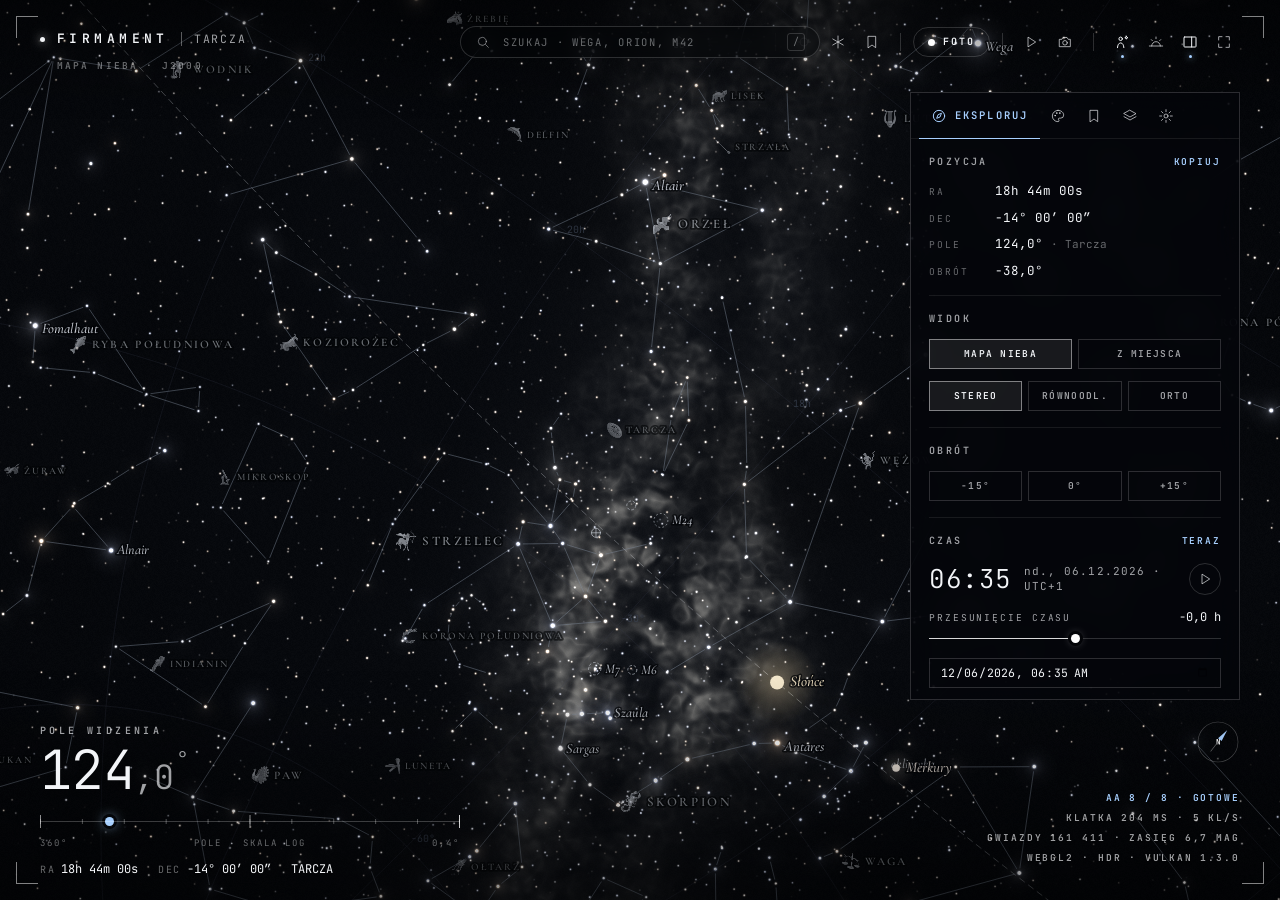
==== src/index.html @ 1aa353bb "Firmament 1.0" ====
<!doctype html>
<html lang="pl">
<head>
<meta charset="utf-8">
<meta name="viewport" content="width=device-width, initial-scale=1, viewport-fit=cover">
<!-- build:head -->
<title>Firmament</title>
<meta name="claude:viewport-fit-sides" content="cover">
<link rel="preconnect" href="https://fonts.googleapis.com">
<link rel="preconnect" href="https://fonts.gstatic.com" crossorigin>
<link rel="stylesheet" href="https://fonts.googleapis.com/css2?family=Barlow+Semi+Condensed:wght@400;500&family=Cormorant+Garamond:ital,wght@0,500;0,600;1,500&family=JetBrains+Mono:wght@300;400;500;600&display=swap">
<link rel="stylesheet" href="styles.css">
<!-- /build:head -->
</head>
<body>
<!-- build:body -->
<div id="app">
  <main id="stage">
    <canvas id="gl"></canvas>
    <canvas id="ov" tabindex="0" aria-label="Mapa nieba. Przeciągnij, aby przesuwać; kółkiem myszy przybliżaj."></canvas>
    <div class="scrim top"></div><div class="scrim bot"></div>
    <div id="crop" hidden></div>
    <div id="flash"></div>
  </main>
  <div class="corner tl"></div><div class="corner tr"></div><div class="corner bl"></div><div class="corner br"></div>

  <div id="brand" class="chrome">
    <div class="brand-line"><span class="brand-dot"></span><span class="brand-name">FIRMAMENT</span><span class="brand-sep"></span><span class="brand-ctx" id="ctx">—</span></div>
    <div class="status idle" id="status"><span id="status-t">Gotowe</span><span class="status-bar"><i></i></span></div>
  </div>

  <div id="search" class="chrome">
    <label class="pill"><i data-ic="search"></i><input id="q" type="search" autocomplete="off" spellcheck="false" placeholder="Szukaj · Wega, Orion, M42" aria-label="Szukaj obiektu"><kbd>/</kbd></label>
    <div id="q-res" class="card" hidden></div>
  </div>

  <nav id="tools" class="chrome" aria-label="Narzędzia">
    <button class="tb" id="b-home" title="Widok startowy (H)" aria-label="Widok startowy"><i data-ic="home"></i></button>
    <button class="tb t-hist" id="b-back" title="Poprzedni widok" aria-label="Poprzedni widok"><i data-ic="back"></i></button>
    <button class="tb t-hist" id="b-fwd" title="Następny widok" aria-label="Następny widok"><i data-ic="fwd"></i></button>
    <span class="tsep t-misc"></span>
    <button class="tb t-misc" id="b-cross" title="Celownik" aria-label="Celownik"><i data-ic="cross"></i></button>
    <button class="tb t-misc" id="b-tour" title="Wycieczka po niebie (T)" aria-label="Wycieczka po niebie"><i data-ic="asterisk"></i></button>
    <button class="tb t-misc" id="b-mark" title="Zapisz widok w Celach" aria-label="Zapisz widok"><i data-ic="mark"></i></button>
    <span class="tsep"></span>
    <button class="tpill" id="b-photo" title="Tryb fotograficzny (P)"><i></i>FOTO</button>
    <span class="tsep"></span>
    <button class="tb" id="b-play" title="Upływ czasu (spacja)" aria-label="Upływ czasu"><i data-ic="play"></i></button>
    <button class="tb t-misc" id="b-shot" title="Szybkie zdjęcie 2×" aria-label="Szybkie zdjęcie"><i data-ic="camera"></i></button>
    <span class="tsep t-misc"></span>
    <button class="tb" id="b-art" title="Ilustracje gwiazdozbiorów (I)" aria-label="Ilustracje gwiazdozbiorów" aria-pressed="true"><i data-ic="figure"></i></button>
    <button class="tb" id="b-mode" title="Niebo nad miejscem obserwacji (M)" aria-label="Tryb widoku"><i data-ic="horizon"></i></button>
    <button class="tb on" id="b-panel" title="Panel" aria-label="Panel"><i data-ic="panel"></i></button>
    <button class="tb t-misc" id="b-full" title="Pełny ekran (F)" aria-label="Pełny ekran"><i data-ic="full"></i></button>
  </nav>

  <aside id="panel" class="card chrome">
    <nav class="tabs" role="tablist">
      <button class="tab active" data-tab="nav" title="Eksploruj"><i data-ic="compass"></i><span>Eksploruj</span></button>
      <button class="tab" data-tab="style" title="Styl"><i data-ic="palette"></i><span>Styl</span></button>
      <button class="tab" data-tab="targets" title="Cele"><i data-ic="mark"></i><span>Cele</span></button>
      <button class="tab" data-tab="layers" title="Warstwy"><i data-ic="layers"></i><span>Warstwy</span></button>
      <button class="tab" data-tab="settings" title="Ustawienia"><i data-ic="gear"></i><span>Ustawienia</span></button>
    </nav>

    <!-- EXPLORE -->
    <div class="tab-body" id="tab-nav">
      <section class="sec">
        <h3 class="sec-h">Pozycja<button class="link" id="copy-pos">Kopiuj</button></h3>
        <dl class="kv" id="pos"></dl>
      </section>
      <section class="sec">
        <h3 class="sec-h">Widok</h3>
        <div class="sec-b"><div class="seg" id="seg-mode"></div><div class="seg" id="seg-proj"></div></div>
      </section>
      <section class="sec">
        <h3 class="sec-h">Obrót</h3>
        <div class="seg" id="seg-rot"></div>
      </section>
      <section class="sec">
        <h3 class="sec-h">Czas<button class="link" id="t-now">Teraz</button></h3>
        <div class="sec-b">
          <div class="timebig"><b id="t-big">00:00</b><small id="t-date"></small><button class="tb" id="t-play" title="Upływ czasu (spacja)" aria-label="Upływ czasu"><i data-ic="play"></i></button></div>
          <div id="r-hour"></div>
          <input class="txt" id="dt" type="datetime-local" step="60" aria-label="Data i godzina">
          <select id="speed" aria-label="Tempo upływu czasu"><option value="1">Tempo upływu: rzeczywiste</option><option value="60">Tempo: 1 minuta na sekundę</option><option value="600" selected>Tempo: 10 minut na sekundę</option><option value="3600">Tempo: 1 godzina na sekundę</option><option value="86400">Tempo: 1 doba na sekundę</option><option value="-600">Wstecz: 10 minut na sekundę</option></select>
        </div>
      </section>
      <section class="sec">
        <h3 class="sec-h">Miejsce obserwacji</h3>
        <div class="sec-b">
          <select id="loc" aria-label="Miejsce obserwacji"></select>
          <div class="two"><label class="fld">Szerokość<input class="txt" id="lat" type="number" step="0.01" min="-90" max="90"></label><label class="fld">Długość<input class="txt" id="lon" type="number" step="0.01" min="-180" max="180"></label></div>
        </div>
      </section>
      <section class="sec">
        <div class="sec-b">
          <button class="btn" id="a-night">Niebo dziś o 22:00<kbd>N</kbd></button>
          <button class="btn" id="a-random">Losowy cel<kbd>R</kbd></button>
          <button class="btn" id="a-tour"><span>Wycieczka po niebie</span><kbd>T</kbd></button>
          <button class="btn prime" id="a-photo">Tryb fotograficzny<kbd>P</kbd></button>
        </div>
      </section>
    </div>

    <!-- STYLE -->
    <div class="tab-body" id="tab-style" hidden>
      <section class="sec">
        <h3 class="sec-h">Wygląd<button class="link" id="surprise">Zaskocz mnie</button></h3>
        <div class="looks" id="looks"></div>
      </section>
      <section class="sec">
        <h3 class="sec-h">Paleta<button class="link" id="pal-edit">Edytuj</button></h3>
        <div class="sec-b"><div class="grad" id="grad"></div><select id="pal" aria-label="Paleta"></select><div class="colors" id="colors" hidden></div></div>
      </section>
      <section class="sec">
        <h3 class="sec-h">Gwiazdy</h3>
        <div class="sec-b" id="r-stars"><div class="seg" id="seg-spec"></div></div>
      </section>
      <section class="sec">
        <h3 class="sec-h">Niebo</h3>
        <div class="sec-b" id="r-sky"></div>
      </section>
      <section class="sec">
        <h3 class="sec-h">Opisy i linie</h3>
        <div class="sec-b" id="r-lines"><div class="seg" id="seg-font"></div></div>
      </section>
      <section class="sec fold">
        <h3 class="sec-h">Zaawansowane<span class="plus">+</span></h3>
        <div class="sec-b" id="r-adv"><div class="seg" id="seg-size"></div><div class="seg" id="seg-line"></div></div>
      </section>
      <section class="sec">
        <h3 class="sec-h">Własne style</h3>
        <div class="sec-b">
          <div class="two" style="grid-template-columns:1fr auto"><input class="txt" id="save-name" placeholder="Nazwa stylu" maxlength="28"><button class="btn sm prime" id="save-look">Zapisz</button></div>
          <div class="btns"><button class="btn sm" id="exp">Kopiuj JSON</button><button class="btn sm" id="imp-toggle">Wklej…</button></div>
          <div id="imp-box" class="sec-b" hidden><textarea class="txt" id="imp-text" placeholder='{"name":"…","colors":{…}}'></textarea><button class="btn sm" id="imp">Zastosuj</button></div>
        </div>
      </section>
    </div>

    <!-- TARGETS -->
    <div class="tab-body" id="tab-targets" hidden>
      <section class="sec"><div class="sec-b"><button class="btn prime" id="tour-btn"><span>Rozpocznij wycieczkę</span><kbd>T</kbd></button></div></section>
      <section class="sec"><h3 class="sec-h">Na co warto spojrzeć</h3><div class="targets" id="targets"></div></section>
      <section class="sec"><h3 class="sec-h">Moje widoki<button class="link" id="mark2">Zapisz bieżący</button></h3><div class="targets" id="mine"></div></section>
    </div>

    <!-- LAYERS -->
    <div class="tab-body" id="tab-layers" hidden>
      <section class="sec"><h3 class="sec-h">Obiekty</h3><div class="sec-b" id="ly-obj" style="gap:4px"></div></section>
      <section class="sec"><h3 class="sec-h">Gwiazdozbiory</h3><div class="sec-b" id="ly-con" style="gap:4px"></div></section>
      <section class="sec"><h3 class="sec-h">Linie odniesienia</h3><div class="sec-b" id="ly-ref" style="gap:4px"></div></section>
      <section class="sec"><h3 class="sec-h">Widok z miejsca</h3><div class="sec-b" id="ly-hor" style="gap:4px"></div></section>
    </div>

    <!-- SETTINGS -->
    <div class="tab-body" id="tab-settings" hidden>
      <section class="sec">
        <h3 class="sec-h">Jakość obrazu</h3>
        <div class="sec-b"><div class="seg" id="seg-q"></div><p class="note" id="q-note"></p></div>
      </section>
      <section class="sec"><h3 class="sec-h">Ruch</h3><div class="sec-b" id="r-anim"></div></section>
      <section class="sec"><h3 class="sec-h">Wyświetlanie</h3><div class="sec-b" id="st-misc" style="gap:4px"></div></section>
      <section class="sec fold">
        <h3 class="sec-h">Skróty klawiszowe<span class="plus">+</span></h3>
        <div class="sec-b keys">
          <kbd>przeciągnij</kbd><span>przesuwanie z bezwładnością</span>
          <kbd>kółko</kbd><span>płynny zoom do kursora</span>
          <kbd>2× klik</kbd><span>przelot i przybliżenie</span>
          <kbd>← → ↑ ↓</kbd><span>przesuwanie</span>
          <kbd>+ −</kbd><span>przybliż, oddal</span>
          <kbd>Q E</kbd><span>obrót</span>
          <kbd>H</kbd><span>widok startowy</span>
          <kbd>M</kbd><span>mapa / widok z miejsca</span>
          <kbd>N</kbd><span>niebo dziś o 22:00</span>
          <kbd>R</kbd><span>losowy cel</span>
          <kbd>T</kbd><span>wycieczka</span>
          <kbd>I</kbd><span>ilustracje gwiazdozbiorów: wł. / wył.</span>
          <kbd>P</kbd><span>tryb fotograficzny</span>
          <kbd>Enter</kbd><span>zdjęcie (w trybie foto)</span>
          <kbd>spacja</kbd><span>upływ czasu</span>
          <kbd>/</kbd><span>wyszukiwarka</span>
          <kbd>Esc</kbd><span>odznacz, wyjdź</span>
        </div>
      </section>
      <section class="sec fold">
        <h3 class="sec-h">O danych<span class="plus">+</span></h3>
        <div class="sec-b"><p class="note">Ok. 41 tys. gwiazd do 8 mag z katalogu Hipparcos (J2000), przynależność do gwiazdozbiorów wg granic IAU; linie, granice, obiekty Messiera i kontury Drogi Mlecznej z projektu d3-celestial (O. Frohn, BSD-3). Nazwy gwiazd zweryfikowane z bazą Stellarium. Ilustracje i ikony gwiazdozbiorów: Stellarium (kultura nieba „modern”), licencja Free Art License 1.3. Gwiazdy tła słabsze niż 8 mag są generowane dekoracyjnie i nie odpowiadają prawdziwym gwiazdom. Kod programu: licencja MIT; szczegóły licencji danych w pliku THIRD_PARTY_NOTICES.md.</p><p class="note">Dokładność sprawdzona z biblioteką astropy: gwiazdy w widoku z miejsca &lt; 0,01° (precesja, refrakcja), Słońce i planety &lt; 1′, Księżyc ok. 1′ z paralaksą, w latach 1900–2100. Czas podawany jest w strefie czasowej miejsca obserwacji.</p></div>
      </section>
      <section class="sec"><button class="btn sm" id="reset-all">Przywróć ustawienia domyślne</button></section>
    </div>
  </aside>

  <div id="zoomblk" class="chrome">
    <div class="zb-label">Pole widzenia</div>
    <div class="zb-num" id="zb-num">0</div>
    <div class="ruler"><input type="range" id="zb-range" min="0" max="1000" step="1" aria-label="Pole widzenia"></div>
    <div class="ruler-lab"><span>360°</span><span>Pole · skala log</span><span>0,4°</span></div>
    <div id="readout"></div>
  </div>

  <div id="stats" class="chrome"></div>
  <button id="compass" class="chrome" title="Kliknij, aby wyzerować obrót" aria-label="Kompas"><canvas width="88" height="88"></canvas></button>
  <div id="card" class="card chrome" hidden></div>
  <div id="tip" class="card" hidden></div>
  <div id="caption" hidden aria-live="polite"><div class="cap-k" id="cap-k"></div><div class="cap-t" id="cap-t"></div><div class="cap-s" id="cap-s"></div><div class="cap-c" id="cap-c"></div></div>
  <div id="toast" class="card"></div>

  <div id="ph-hint" hidden>Tryb fotograficzny · Enter — zdjęcie · Esc — wyjście</div>
  <div id="photobar" class="card" hidden>
    <div class="pb-g"><span class="pb-l">Kadr</span><span id="pb-aspect" class="pb-g"></span></div>
    <div class="pb-g"><span class="pb-l">Rozdz.</span><span id="pb-res" class="pb-g"></span></div>
    <div class="pb-g" id="pb-layers"></div>
    <div class="pb-g"><span class="pb-l">Ekspozycja</span><input type="range" class="pb-exp" id="pb-exp" min="0" max="1000" aria-label="Ekspozycja"></div>
    <button class="shutter" id="pb-shoot"><i></i>Zdjęcie</button>
    <button class="chip" id="pb-exit">Wyjdź · Esc</button>
  </div>
</div>

<div id="shot" hidden>
  <div class="box card">
    <img id="shot-img" alt="Zdjęcie nieba">
    <div class="meta"><span id="shot-meta"></span><span>Jeśli pobieranie nie ruszy: prawy przycisk na obrazie → „Zapisz obraz jako…”</span></div>
    <div class="btns"><button class="btn sm prime" id="shot-save">Zapisz PNG</button><button class="btn sm" id="shot-copy">Kopiuj do schowka</button><button class="btn sm" id="shot-close">Zamknij</button></div>
  </div>
</div>
<!-- /build:body -->
<!-- build:scripts -->
<script src="data/skydata.js"></script>
<script src="data/artdata.js"></script>
<script src="data/content.js"></script>
<script src="js/00-util.js"></script>
<script src="js/01-data.js"></script>
<script src="js/02-looks.js"></script>
<script src="js/03-astro.js"></script>
<script src="js/04-view.js"></script>
<script src="js/05-gl.js"></script>
<script src="js/06-overlay.js"></script>
<script src="js/07-main.js"></script>
<script src="js/08-ui.js"></script>
<script src="js/09-boot.js"></script>
<!-- /build:scripts -->
</body>
</html>
---- src/styles.css ----
/* =====================================================================
   FIRMAMENT – arkusz stylów
   Układ: pełnoekranowe niebo, a nad nim pływające elementy: marka (lewy górny róg),
   wyszukiwarka (środek), narzędzia (prawy górny róg), panel-karta (prawa strona),
   blok pola widzenia (lewy dolny róg) i statystyki renderu (prawy dolny róg).
   Motyw: monochromatyczna biel na czerni; lodowy błękit tylko dla stanów aktywnych.
   ===================================================================== */
:root {
  color-scheme: dark;
  --void: #020306;
  --ink: #f3f5f8;
  --ink-2: rgba(243, 245, 248, .66);
  --ink-3: rgba(243, 245, 248, .42);
  --ink-4: rgba(243, 245, 248, .22);
  --line: rgba(255, 255, 255, .16);
  --line-2: rgba(255, 255, 255, .08);
  --line-3: rgba(255, 255, 255, .34);
  --card: rgba(4, 6, 10, .82);
  --hover: rgba(255, 255, 255, .06);
  --ice: #a8d0ff;
  --ice-soft: rgba(168, 208, 255, .14);
  --f-mono: "JetBrains Mono", ui-monospace, "Cascadia Mono", Consolas, Menlo, monospace;
  --f-atlas: "Cormorant Garamond", "Iowan Old Style", Georgia, serif;
  --edge: 40px;
  --top: 26px;
}
html { height: 100%; box-sizing: border-box; }
*, *::before, *::after { box-sizing: inherit; }
body { height: 100%; margin: 0; background: var(--void); color: var(--ink); font: 12px/1.4 var(--f-mono); overflow: hidden; -webkit-font-smoothing: antialiased; -webkit-tap-highlight-color: transparent; }
[hidden] { display: none !important; }
button, input, select, textarea { font: inherit; color: inherit; }
button { cursor: pointer; background: none; border: 0; padding: 0; }
:focus-visible { outline: 1px solid var(--ice); outline-offset: 2px; }
svg.ic { width: 16px; height: 16px; flex: none; fill: none; stroke: currentColor; stroke-width: 1.5; stroke-linecap: round; stroke-linejoin: round; }
kbd { font: inherit; }

#app { position: relative; height: 100%; overflow: hidden; }
#stage { position: absolute; inset: 0; background: var(--void); touch-action: none; }
#gl, #ov { position: absolute; inset: 0; width: 100%; height: 100%; display: block; }
/* soft scrims so the floating chrome stays legible over bright sky */
.scrim { position: absolute; left: 0; right: 0; pointer-events: none; z-index: 1; transition: opacity .35s ease; }
.scrim.top { top: 0; height: 120px; background: linear-gradient(rgba(0, 0, 0, .42), rgba(0, 0, 0, 0)); }
.scrim.bot { bottom: 0; height: 230px; background: linear-gradient(rgba(0, 0, 0, 0), rgba(0, 0, 0, .45)); }
body.photo .scrim { opacity: 0; }
#ov { cursor: grab; }
#ov.dragging { cursor: grabbing; }
#ov.pointing { cursor: pointer; }
.chrome { transition: opacity .35s ease; }

/* ---------- corner brackets ---------- */
.corner { position: absolute; width: 22px; height: 22px; pointer-events: none; border: 0 solid rgba(255, 255, 255, .5); z-index: 2; transition: all .35s ease; }
.corner.tl { top: calc(16px + env(safe-area-inset-top, 0px)); left: calc(16px + env(safe-area-inset-left, 0px)); border-top-width: 1px; border-left-width: 1px; }
.corner.tr { top: calc(16px + env(safe-area-inset-top, 0px)); right: calc(16px + env(safe-area-inset-right, 0px)); border-top-width: 1px; border-right-width: 1px; }
.corner.bl { bottom: calc(16px + env(safe-area-inset-bottom, 0px)); left: calc(16px + env(safe-area-inset-left, 0px)); border-bottom-width: 1px; border-left-width: 1px; }
.corner.br { bottom: calc(16px + env(safe-area-inset-bottom, 0px)); right: calc(16px + env(safe-area-inset-right, 0px)); border-bottom-width: 1px; border-right-width: 1px; }

/* ---------- brand + render status ---------- */
#brand { position: absolute; top: calc(var(--top) + 4px + env(safe-area-inset-top, 0px)); left: calc(var(--edge) + env(safe-area-inset-left, 0px)); z-index: 3; pointer-events: none; }
.brand-line { display: flex; align-items: center; gap: 12px; white-space: nowrap; }
.brand-dot { width: 5px; height: 5px; border-radius: 50%; background: var(--ink); box-shadow: 0 0 10px rgba(255, 255, 255, .8); }
.brand-name { font-weight: 600; font-size: 13px; letter-spacing: .34em; }
.brand-sep { width: 1px; height: 14px; background: var(--line-3); }
.brand-ctx { font-size: 11.5px; letter-spacing: .16em; color: var(--ink-2); text-transform: uppercase; }
.status { margin: 11px 0 0 17px; display: inline-flex; flex-direction: column; gap: 6px; font-size: 9.5px; font-weight: 600; letter-spacing: .22em; color: var(--ice); text-transform: uppercase; }
.status-bar { height: 2px; width: 120px; background: var(--line-2); position: relative; overflow: hidden; }
.status-bar i { position: absolute; left: 0; top: 0; bottom: 0; width: var(--p, 0%); background: var(--ice); transition: width .15s linear; }
.status.idle { color: var(--ink-3); }
.status.idle .status-bar { opacity: 0; }

/* ---------- search pill ---------- */
#search { position: absolute; top: calc(var(--top) + env(safe-area-inset-top, 0px)); left: 50%; transform: translateX(-50%); width: clamp(220px, calc(100% - 860px), 360px); z-index: 7; }
.pill { display: flex; align-items: center; gap: 10px; height: 32px; padding: 0 14px; border: 1px solid var(--line); border-radius: 999px; background: rgba(3, 4, 7, .5); backdrop-filter: blur(10px); -webkit-backdrop-filter: blur(10px); color: var(--ink-3); transition: border-color .2s; }
.pill:focus-within { border-color: var(--line-3); color: var(--ink-2); }
.pill input { flex: 1; min-width: 0; height: 100%; background: none; border: 0; outline: none; font-size: 10.5px; letter-spacing: .16em; color: var(--ink); }
.pill input::placeholder { color: var(--ink-3); text-transform: uppercase; }
.pill input::-webkit-search-cancel-button { display: none; }
.pill kbd { font-size: 10px; color: var(--ink-3); border: 1px solid var(--line); border-radius: 3px; padding: 0 5px; line-height: 16px; }
#q-res { margin-top: 8px; padding: 6px; }
.qr { display: grid; grid-template-columns: 74px minmax(0, 1fr) auto; align-items: center; gap: 10px; width: 100%; padding: 8px 10px; text-align: left; color: var(--ink); }
.qr .k { font-size: 9px; font-weight: 600; letter-spacing: .18em; color: var(--ink-3); text-transform: uppercase; }
.qr .t { display: flex; align-items: center; gap: 7px; min-width: 0; font-size: 12px; white-space: nowrap; }
.qr .tt { overflow: hidden; text-overflow: ellipsis; }
.qr small { font-size: 10px; color: var(--ink-3); white-space: nowrap; }
.qr.sel, .qr:hover { background: var(--hover); }
.qr.sel .k { color: var(--ice); }

/* ---------- toolbar ---------- */
#tools { position: absolute; top: calc(var(--top) + env(safe-area-inset-top, 0px)); right: calc(var(--edge) + env(safe-area-inset-right, 0px)); display: flex; align-items: center; gap: 2px; z-index: 6; }
.tsep { width: 1px; height: 18px; background: var(--line); margin: 0 10px; }
.tb { position: relative; display: grid; place-items: center; width: 32px; height: 32px; border-radius: 6px; color: var(--ink-2); transition: color .15s, background .15s; }
.tb:hover { color: var(--ink); background: var(--hover); }
.tb.on { color: var(--ink); }
.tb.on::after { content: ""; position: absolute; bottom: 0; left: 50%; width: 3px; height: 3px; margin-left: -1.5px; border-radius: 50%; background: var(--ice); box-shadow: 0 0 6px var(--ice); }
.tb:disabled { opacity: .28; cursor: default; background: none; }
.tpill { display: inline-flex; align-items: center; gap: 8px; height: 30px; padding: 0 14px; border: 1px solid var(--line); border-radius: 999px; font-size: 10px; font-weight: 600; letter-spacing: .2em; color: var(--ink); transition: background .15s, border-color .15s; }
.tpill i { width: 7px; height: 7px; border-radius: 50%; background: #fff; box-shadow: 0 0 8px rgba(255, 255, 255, .8); }
.tpill:hover { background: var(--hover); border-color: var(--line-3); }

/* ---------- card surfaces ---------- */
.card { background: var(--card); border: 1px solid var(--line); backdrop-filter: blur(16px); -webkit-backdrop-filter: blur(16px); }

/* ---------- panel ---------- */
#panel { position: absolute; top: calc(92px + env(safe-area-inset-top, 0px)); right: calc(var(--edge) + env(safe-area-inset-right, 0px)); width: 330px; max-height: calc(100% - 92px - 200px - env(safe-area-inset-top, 0px) - env(safe-area-inset-bottom, 0px)); display: flex; flex-direction: column; z-index: 5; }
.tabs { display: flex; align-items: stretch; gap: 0; padding: 0 8px; border-bottom: 1px solid var(--line-2); flex: none; }
.tab { display: flex; align-items: center; gap: 8px; height: 46px; padding: 0 10px; color: var(--ink-2); border-bottom: 1px solid transparent; margin-bottom: -1px; transition: color .15s; }
.tab span { display: none; font-size: 10.5px; font-weight: 600; letter-spacing: .2em; text-transform: uppercase; }
.tab:hover { color: var(--ink); }
.tab.active { color: var(--ice); border-bottom-color: var(--ice); padding: 0 12px; }
.tab.active span { display: inline; }
.tab-body { overflow-y: auto; overflow-x: hidden; padding: 0 18px; scrollbar-width: thin; scrollbar-color: rgba(255, 255, 255, .16) transparent; min-height: 0; }
.sec { padding: 16px 0; border-bottom: 1px solid var(--line-2); }
.sec:last-child { border-bottom: 0; }
.sec-h { display: flex; align-items: center; justify-content: space-between; gap: 10px; margin: 0 0 13px; font-size: 10px; font-weight: 600; letter-spacing: .24em; text-transform: uppercase; color: var(--ink-2); }
.sec.fold .sec-h { cursor: pointer; margin: 0; }
.sec.fold.open .sec-h { margin-bottom: 13px; }
.sec.fold:not(.open) .sec-b { display: none; }
.sec-h .plus { font-weight: 400; font-size: 14px; color: var(--ink-3); transition: transform .2s; }
.sec.fold.open .plus { transform: rotate(45deg); }
.link { font-size: 9.5px; font-weight: 600; letter-spacing: .2em; text-transform: uppercase; color: var(--ice); }
.link:hover { color: #fff; }
.sec-b { display: flex; flex-direction: column; gap: 12px; }
.note { margin: 0; font-size: 10.5px; line-height: 1.55; color: var(--ink-3); letter-spacing: .02em; }

.kv { display: grid; grid-template-columns: 56px minmax(0, 1fr); gap: 9px 10px; margin: 0; align-items: baseline; }
.kv dt { font-size: 9.5px; letter-spacing: .2em; color: var(--ink-3); text-transform: uppercase; }
.kv dd { margin: 0; font-size: 12.5px; font-variant-numeric: tabular-nums; white-space: nowrap; }
.kv dd small { color: var(--ink-3); font-size: 11px; }

.btn { display: flex; align-items: center; justify-content: space-between; gap: 10px; min-height: 34px; padding: 0 13px; border: 1px solid var(--line); font-size: 10px; font-weight: 600; letter-spacing: .18em; text-transform: uppercase; color: var(--ink); text-align: left; transition: background .15s, border-color .15s; }
.btn:hover { background: var(--hover); border-color: var(--line-3); }
.btn.prime { border-color: rgba(168, 208, 255, .6); }
.btn kbd { font-weight: 500; color: var(--ink-3); letter-spacing: .14em; }
.btn.sm { min-height: 28px; padding: 0 10px; justify-content: center; }
.btns { display: flex; gap: 6px; flex-wrap: wrap; }
.btns .btn { flex: 1; justify-content: center; }
.seg { display: grid; grid-auto-flow: column; grid-auto-columns: 1fr; gap: 6px; }
.seg button { height: 30px; border: 1px solid var(--line); font-size: 9.5px; font-weight: 600; letter-spacing: .14em; text-transform: uppercase; color: var(--ink-2); white-space: nowrap; padding: 0 4px; transition: all .15s; }
.seg button:hover { color: var(--ink); border-color: var(--line-3); }
.seg button.on { background: rgba(255, 255, 255, .08); border-color: rgba(255, 255, 255, .45); color: var(--ink); }

/* ---------- sliders ---------- */
.sl { display: flex; flex-direction: column; gap: 3px; }
.sl-top { display: flex; justify-content: space-between; align-items: baseline; gap: 10px; }
.sl-top label { font-size: 9.5px; letter-spacing: .2em; text-transform: uppercase; color: var(--ink-2); white-space: nowrap; overflow: hidden; text-overflow: ellipsis; cursor: default; }
.sl-val { width: 86px; padding: 0; background: none; border: 0; border-bottom: 1px solid transparent; text-align: right; font-size: 12px; color: var(--ink); font-variant-numeric: tabular-nums; }
.sl-val:hover { border-bottom-color: var(--line); }
.sl-val:focus { outline: none; border-bottom-color: var(--ice); }
input[type=range] { -webkit-appearance: none; appearance: none; width: 100%; height: 16px; margin: 0; background: transparent; cursor: pointer; --p: 50%; }
input[type=range]:focus { outline: none; }
input[type=range]::-webkit-slider-runnable-track { height: 1px; background: linear-gradient(90deg, rgba(255, 255, 255, .85) var(--p), rgba(255, 255, 255, .17) var(--p)); }
input[type=range]::-webkit-slider-thumb { -webkit-appearance: none; width: 9px; height: 9px; margin-top: -4px; border-radius: 50%; background: #fff; box-shadow: 0 0 0 3px rgba(3, 4, 7, .95), 0 0 10px rgba(255, 255, 255, .45); transition: transform .12s; }
input[type=range]:hover::-webkit-slider-thumb, input[type=range]:active::-webkit-slider-thumb { transform: scale(1.35); }
input[type=range]:focus-visible::-webkit-slider-thumb { box-shadow: 0 0 0 3px rgba(3, 4, 7, .95), 0 0 0 4px var(--ice); }
input[type=range]::-moz-range-track { height: 1px; background: rgba(255, 255, 255, .17); }
input[type=range]::-moz-range-progress { height: 1px; background: rgba(255, 255, 255, .85); }
input[type=range]::-moz-range-thumb { width: 9px; height: 9px; border: 0; border-radius: 50%; background: #fff; box-shadow: 0 0 0 3px rgba(3, 4, 7, .95), 0 0 10px rgba(255, 255, 255, .45); }

/* ---------- switches ---------- */
.sw { position: relative; display: flex; align-items: center; gap: 12px; min-height: 30px; cursor: pointer; font-size: 10px; font-weight: 600; letter-spacing: .14em; text-transform: uppercase; color: var(--ink); }
.sw small { display: block; margin-top: 2px; font-size: 10px; font-weight: 400; letter-spacing: .02em; text-transform: none; color: var(--ink-3); }
.sw input { position: absolute; opacity: 0; pointer-events: none; }
.sw i { flex: none; position: relative; width: 26px; height: 14px; border: 1px solid var(--line-3); border-radius: 8px; transition: border-color .2s; }
.sw i::after { content: ""; position: absolute; top: 2px; left: 2px; width: 8px; height: 8px; border-radius: 50%; background: var(--ink-3); transition: transform .2s, background .2s, box-shadow .2s; }
.sw input:checked + i { border-color: rgba(255, 255, 255, .75); }
.sw input:checked + i::after { transform: translateX(12px); background: #fff; box-shadow: 0 0 7px rgba(255, 255, 255, .7); }
.sw input:focus-visible + i { outline: 1px solid var(--ice); outline-offset: 2px; }
.sw-t { flex: 1; min-width: 0; }

/* ---------- form fields ---------- */
select, .txt { height: 30px; width: 100%; min-width: 0; padding: 0 10px; background: transparent; border: 1px solid var(--line); border-radius: 0; font-size: 11.5px; color: var(--ink); }
select { appearance: none; -webkit-appearance: none; padding-right: 26px; background: url("data:image/svg+xml,%3Csvg xmlns='http://www.w3.org/2000/svg' width='9' height='5'%3E%3Cpath d='M0 0l4.5 5L9 0' fill='none' stroke='%23ffffff' stroke-opacity='.6'/%3E%3C/svg%3E") no-repeat right 10px center; }
select:hover, .txt:hover { border-color: var(--line-3); }
select:focus, .txt:focus { outline: none; border-color: var(--ice); }
option { background: #07090d; color: var(--ink); }
.txt::-webkit-calendar-picker-indicator { filter: invert(1); opacity: .5; }
textarea.txt { height: 80px; padding: 8px 10px; font-size: 10.5px; line-height: 1.45; resize: vertical; }
.two { display: grid; grid-template-columns: 1fr 1fr; gap: 6px; }
.fld { display: flex; flex-direction: column; gap: 5px; font-size: 9px; letter-spacing: .2em; color: var(--ink-3); text-transform: uppercase; }

.timebig { display: flex; align-items: center; gap: 12px; }
.timebig b { font-size: 26px; font-weight: 300; letter-spacing: .02em; font-variant-numeric: tabular-nums; }
.timebig small { font-size: 11px; color: var(--ink-2); letter-spacing: .1em; flex: 1; }
.timebig .tb { border: 1px solid var(--line); border-radius: 50%; }

/* ---------- looks ---------- */
.looks { display: grid; grid-template-columns: 1fr 1fr; gap: 12px 10px; }
.look { display: flex; flex-direction: column; gap: 6px; min-width: 0; text-align: left; font-size: 9px; font-weight: 600; letter-spacing: .18em; text-transform: uppercase; color: var(--ink-3); }
.look canvas { width: 100%; aspect-ratio: 16 / 9; display: block; border: 1px solid var(--line-2); background: #000; transition: border-color .15s; }
.look:hover canvas { border-color: var(--line-3); }
.look.active { color: var(--ink); }
.look.active canvas { border-color: rgba(255, 255, 255, .9); }
.look .ln { display: flex; align-items: center; gap: 6px; white-space: nowrap; overflow: hidden; }
.look .del { margin-left: auto; color: var(--ink-3); font-size: 13px; line-height: 1; padding: 0 2px; }
.look .del:hover { color: #fff; }
.grad { height: 8px; border: 1px solid var(--line-2); }
.colors { display: grid; grid-template-columns: 1fr 1fr; gap: 8px 12px; }
.cpick { display: flex; align-items: center; gap: 9px; min-width: 0; font-size: 10px; letter-spacing: .06em; color: var(--ink-2); }
.cpick input { flex: none; width: 22px; height: 16px; padding: 0; border: 1px solid var(--line-3); background: none; cursor: pointer; }
.cpick input::-webkit-color-swatch-wrapper { padding: 0; }
.cpick input::-webkit-color-swatch { border: 0; }
.cpick span { white-space: nowrap; overflow: hidden; text-overflow: ellipsis; }

/* ---------- targets ---------- */
.targets { display: flex; flex-direction: column; }
.tg-h { padding: 16px 4px 6px; border-bottom: 1px solid var(--line-2); font-size: 9px; font-weight: 600; letter-spacing: .24em; text-transform: uppercase; color: var(--ice); }
.tg-h:first-child { padding-top: 2px; }
.tgt.ic { grid-template-columns: auto minmax(0, 1fr) auto; }
/* constellation icons: one white sprite sheet, cut from the illustrations (data/artdata.js) */
.ico { display: inline-block; flex: none; width: var(--s); height: var(--s); background-image: var(--icons); background-repeat: no-repeat;
  background-size: calc(var(--s) * var(--c)) auto; background-position: calc(var(--x) * var(--s) * -1) calc(var(--y) * var(--s) * -1); opacity: .82; vertical-align: middle; }
.tgt .ico { opacity: .7; }
.tgt:hover .ico { opacity: 1; }
.tgt { display: grid; grid-template-columns: minmax(0, 1fr) auto; align-items: center; gap: 10px; padding: 9px 4px; border-bottom: 1px solid var(--line-2); text-align: left; color: var(--ink); }
.tgt:last-child { border-bottom: 0; }
.tgt:hover { background: var(--hover); }
.tgt .n { display: block; font-size: 10.5px; font-weight: 600; letter-spacing: .16em; text-transform: uppercase; }
.tgt .s { display: block; margin-top: 3px; font-size: 10.5px; color: var(--ink-3); }
.tgt .go { color: var(--ink-3); font-size: 10px; letter-spacing: .14em; }
.tgt .del { color: var(--ink-3); font-size: 14px; padding: 0 4px; }
.tgt .del:hover { color: #fff; }
.empty { font-size: 10.5px; color: var(--ink-3); }
.keys { display: grid; grid-template-columns: auto 1fr; gap: 7px 14px; font-size: 10.5px; color: var(--ink-2); align-items: baseline; }
.keys kbd { font-size: 10px; color: var(--ink); border: 1px solid var(--line); padding: 1px 6px; justify-self: start; white-space: nowrap; }

/* ---------- field of view block (bottom left) ---------- */
#zoomblk { position: absolute; left: calc(var(--edge) + env(safe-area-inset-left, 0px)); bottom: calc(22px + env(safe-area-inset-bottom, 0px)); width: 420px; max-width: calc(100% - 2 * var(--edge)); z-index: 3; }
.zb-label { font-size: 10px; font-weight: 600; letter-spacing: .34em; color: var(--ink-2); text-transform: uppercase; pointer-events: none; }
.zb-num { margin: 4px 0 12px; font-size: 54px; font-weight: 300; line-height: 1.05; letter-spacing: -.01em; font-variant-numeric: tabular-nums; pointer-events: none; text-shadow: 0 2px 18px rgba(0, 0, 0, .6); }
.zb-num small { font-size: .62em; color: var(--ink-2); }
.zb-num sup { font-size: .4em; vertical-align: 1em; margin-left: 3px; color: var(--ink-2); }
.ruler { position: relative; height: 22px; }
.ruler::before { content: ""; position: absolute; left: 0; right: 0; top: 4px; height: 13px; background:
  linear-gradient(90deg, rgba(255,255,255,.55) 0 1px, transparent 1px) 0 0 / 50% 100% repeat-x,
  linear-gradient(90deg, rgba(255,255,255,.3) 0 1px, transparent 1px) 0 4px / 10% 5px repeat-x;
  border-right: 1px solid rgba(255,255,255,.55); pointer-events: none; }
.ruler::after { content: ""; position: absolute; left: 0; right: 0; top: 10px; height: 1px; background: rgba(255,255,255,.22); pointer-events: none; }
.ruler input { position: absolute; inset: 2px 0 0; height: 18px; }
.ruler input::-webkit-slider-runnable-track { background: transparent; }
.ruler input::-moz-range-track, .ruler input::-moz-range-progress { background: transparent; }
.ruler input::-webkit-slider-thumb { background: var(--ice); box-shadow: 0 0 0 3px rgba(3, 4, 7, .9), 0 0 12px var(--ice); }
.ruler input::-moz-range-thumb { background: var(--ice); }
.ruler-lab { display: flex; justify-content: space-between; margin-top: 4px; font-size: 9px; letter-spacing: .22em; color: var(--ink-3); text-transform: uppercase; pointer-events: none; }
#readout { display: flex; flex-wrap: wrap; gap: 4px 20px; margin-top: 12px; font-size: 12px; color: var(--ink); font-variant-numeric: tabular-nums; pointer-events: none; text-shadow: 0 1px 3px rgba(0, 0, 0, .8); }
#readout span { white-space: nowrap; }
#readout em { font-style: normal; color: var(--ink-3); margin-right: 6px; font-size: 10px; letter-spacing: .16em; }

/* ---------- render stats (bottom right) ---------- */
#stats { position: absolute; right: calc(var(--edge) + env(safe-area-inset-right, 0px)); bottom: calc(32px + env(safe-area-inset-bottom, 0px)); text-align: right; font-size: 9.5px; font-weight: 600; letter-spacing: .2em; line-height: 2.1; color: var(--ink-2); text-transform: uppercase; pointer-events: none; z-index: 3; text-shadow: 0 1px 3px rgba(0, 0, 0, .8); }
#stats .hi { color: var(--ice); }
#compass { position: absolute; right: calc(var(--edge) + env(safe-area-inset-right, 0px)); bottom: calc(136px + env(safe-area-inset-bottom, 0px)); width: 44px; height: 44px; border-radius: 50%; z-index: 3; }
#compass canvas { width: 100%; height: 100%; display: block; }

/* ---------- object card, tooltip, toast ---------- */
#card { position: absolute; top: calc(98px + env(safe-area-inset-top, 0px)); left: calc(var(--edge) + env(safe-area-inset-left, 0px)); width: 300px; max-width: calc(100% - 32px); padding: 18px 18px 16px; z-index: 4; animation: rise .3s ease-out; }
@keyframes rise { from { opacity: 0; transform: translateY(-6px); } to { opacity: 1; transform: none; } }
#card .kind { font-size: 9.5px; font-weight: 600; letter-spacing: .24em; color: var(--ice); text-transform: uppercase; }
#card h2 { margin: 8px 0 3px; font: 500 30px/1.05 var(--f-atlas); color: #fff; text-wrap: balance; }
#card .sub { font: italic 500 15px var(--f-atlas); color: var(--ink-2); }
#card .hd { display: flex; justify-content: space-between; align-items: flex-start; gap: 10px; }
#card .hd .ico { margin: 30px -2px 0 0; opacity: .9; }
#card .desc { margin: 14px 0 6px; font: italic 500 15px/1.38 var(--f-atlas); color: var(--ink-2); }
#card .orig { margin: 0; font-size: 9px; letter-spacing: .14em; text-transform: uppercase; color: var(--ink-3); }
#card dl { display: grid; grid-template-columns: auto 1fr; gap: 7px 14px; margin: 16px 0; }
#card dt { font-size: 9px; letter-spacing: .18em; text-transform: uppercase; color: var(--ink-3); align-self: center; }
#card dd { margin: 0; text-align: right; font-size: 11.5px; font-variant-numeric: tabular-nums; }
#card .x { position: absolute; top: 8px; right: 8px; width: 28px; height: 28px; }
#tip { position: absolute; pointer-events: none; padding: 6px 10px; white-space: nowrap; font-size: 10px; font-weight: 600; letter-spacing: .14em; text-transform: uppercase; transform: translate(14px, 14px); z-index: 4; }
#tip { display: flex; align-items: center; }
#tip span { margin-left: 8px; color: var(--ink-3); font-weight: 400; }
#tip .ico { margin: -3px 8px -3px -2px; opacity: .9; }
#toast { position: absolute; top: calc(70px + env(safe-area-inset-top, 0px)); left: 50%; transform: translate(-50%, -6px); opacity: 0; padding: 8px 16px; font-size: 10px; font-weight: 600; letter-spacing: .18em; text-transform: uppercase; pointer-events: none; z-index: 8; transition: opacity .25s, transform .25s; max-width: calc(100% - 32px); text-align: center; }
#toast.show { opacity: 1; transform: translate(-50%, 0); }
#nogl { position: absolute; inset: 0; display: grid; place-items: center; padding: 24px; text-align: center; color: var(--ink-2); letter-spacing: .06em; }

/* ---------- tour caption ---------- */
#caption { position: absolute; left: 50%; bottom: calc(92px + env(safe-area-inset-bottom, 0px)); width: min(560px, calc(100% - 32px)); transform: translate(-50%, 14px); opacity: 0; text-align: center; pointer-events: none; z-index: 4; transition: opacity .7s ease, transform .7s ease; text-shadow: 0 2px 16px rgba(0, 0, 0, .85); }
#caption.show { opacity: 1; transform: translate(-50%, 0); }
.cap-k { font-size: 9.5px; font-weight: 600; letter-spacing: .3em; text-transform: uppercase; color: var(--ice); }
.cap-t { margin: 8px 0 6px; font: 500 46px/1.02 var(--f-atlas); color: #fff; text-wrap: balance; }
.cap-s { font-size: 11.5px; letter-spacing: .04em; color: var(--ink-2); line-height: 1.5; }
.cap-c { margin-top: 10px; font-size: 10px; font-weight: 600; letter-spacing: .26em; text-transform: uppercase; color: var(--ink); }
.cap-c:empty { display: none; }
.cap-c span { display: inline-flex; align-items: center; gap: 7px; }
.cap-c i { margin: 0 10px; font-style: normal; opacity: .55; }
body.photo #caption { display: none; }
@media (max-width: 760px) { #caption { bottom: calc(150px + env(safe-area-inset-bottom, 0px)); } .cap-t { font-size: 34px; } }

/* ---------- photo mode ---------- */
body.photo .chrome { opacity: 0; pointer-events: none; }
body.photo .corner { border-color: rgba(255, 255, 255, .8); width: 30px; height: 30px; }
#crop { position: absolute; pointer-events: none; box-shadow: 0 0 0 200vmax rgba(0, 0, 0, .62); outline: 1px solid rgba(255, 255, 255, .5); z-index: 2; transition: all .3s ease; }
#flash { position: absolute; inset: 0; background: #fff; opacity: 0; pointer-events: none; z-index: 9; }
#flash.go { animation: flash .5s ease-out; }
@keyframes flash { from { opacity: .55; } to { opacity: 0; } }
#photobar { position: absolute; left: 50%; bottom: calc(26px + env(safe-area-inset-bottom, 0px)); transform: translateX(-50%); display: flex; align-items: center; justify-content: center; flex-wrap: wrap; gap: 12px 18px; padding: 12px 16px; max-width: calc(100% - 32px); z-index: 8; transition: opacity .45s ease, transform .45s ease; }
#photobar.idle { opacity: 0; transform: translate(-50%, 8px); }
.pb-g { display: flex; align-items: center; gap: 6px; }
.pb-l { font-size: 9px; font-weight: 600; letter-spacing: .22em; color: var(--ink-3); margin-right: 4px; text-transform: uppercase; }
.chip { height: 26px; padding: 0 9px; border: 1px solid var(--line); font-size: 9.5px; font-weight: 600; letter-spacing: .14em; text-transform: uppercase; color: var(--ink-2); transition: all .15s; }
.chip:hover { color: var(--ink); border-color: var(--line-3); }
.chip.on { color: #fff; border-color: rgba(255, 255, 255, .55); background: rgba(255, 255, 255, .08); }
.pb-exp { width: 120px; }
.shutter { display: inline-flex; align-items: center; gap: 9px; height: 34px; padding: 0 16px; border: 1px solid rgba(255, 255, 255, .75); border-radius: 999px; font-size: 10px; font-weight: 600; letter-spacing: .22em; color: #fff; text-transform: uppercase; }
.shutter i { width: 10px; height: 10px; border-radius: 50%; background: #fff; box-shadow: 0 0 0 3px rgba(255, 255, 255, .2), 0 0 10px rgba(255, 255, 255, .8); }
.shutter:hover { background: rgba(255, 255, 255, .08); }
#ph-hint { position: absolute; top: calc(30px + env(safe-area-inset-top, 0px)); left: 50%; transform: translateX(-50%); font-size: 9.5px; font-weight: 600; letter-spacing: .26em; color: var(--ink-3); white-space: nowrap; z-index: 8; transition: opacity .45s; pointer-events: none; text-transform: uppercase; }
#ph-hint.idle { opacity: 0; }

/* snapshot dialog */
#shot { position: fixed; inset: 0; z-index: 50; display: grid; place-items: center; background: rgba(1, 2, 4, .86); padding: 24px max(16px, env(safe-area-inset-right, 0px)) 24px max(16px, env(safe-area-inset-left, 0px)); }
#shot .box { display: flex; flex-direction: column; gap: 14px; max-width: min(1100px, 100%); padding: 16px; }
#shot img { max-width: 100%; max-height: 66vh; display: block; margin: 0 auto; border: 1px solid var(--line-2); }
#shot .meta { display: flex; justify-content: space-between; gap: 14px; flex-wrap: wrap; font-size: 10px; letter-spacing: .16em; color: var(--ink-3); text-transform: uppercase; }

/* ---------- responsive ---------- */
@media (max-width: 1180px) { #search { width: 220px; } }
@media (max-width: 1000px) {
  .t-misc { display: none; }
  #search { top: calc(70px + env(safe-area-inset-top, 0px)); left: calc(var(--edge) + env(safe-area-inset-left, 0px)); transform: none; width: 300px; }
  #panel { top: calc(120px + env(safe-area-inset-top, 0px)); }
  #card { top: calc(116px + env(safe-area-inset-top, 0px)); }
}
@media (max-width: 760px) {
  :root { --edge: 20px; --top: 18px; }
  .corner { display: none; }
  .t-hist, .tsep { display: none; }
  .brand-ctx, .brand-sep { display: none; }
  .status { display: none; }
  #search { top: calc(60px + env(safe-area-inset-top, 0px)); left: calc(var(--edge) + env(safe-area-inset-left, 0px)); right: calc(var(--edge) + env(safe-area-inset-right, 0px)); width: auto; }
  #panel { top: auto; bottom: 0; left: 0; right: 0; width: auto; max-height: 58%; border-left: 0; border-right: 0; border-bottom: 0; padding-bottom: env(safe-area-inset-bottom, 0px); }
  .tabs { padding-left: max(8px, env(safe-area-inset-left, 0px)); padding-right: max(8px, env(safe-area-inset-right, 0px)); }
  .tab-body { padding-left: max(16px, env(safe-area-inset-left, 0px)); padding-right: max(16px, env(safe-area-inset-right, 0px)); }
  #zoomblk { width: auto; right: calc(84px + env(safe-area-inset-right, 0px)); }
  .zb-num { font-size: 34px; margin-bottom: 8px; }
  #readout { font-size: 10.5px; gap: 2px 12px; }
  #stats { display: none; }
  #compass { bottom: calc(24px + env(safe-area-inset-bottom, 0px)); }
  #card { top: calc(106px + env(safe-area-inset-top, 0px)); left: 16px; right: 16px; width: auto; }
  #photobar { gap: 10px; padding: 10px; }
  .pb-exp { width: 90px; }
}
@media (max-height: 640px) and (min-width: 761px) {
  .zb-num { font-size: 38px; }
  #panel { max-height: calc(100% - 92px - 24px); }
  #compass { display: none; }
}
@media (max-width: 480px) { .brand-name { display: none; } }
@media (prefers-reduced-motion: reduce) { *, *::before, *::after { transition: none !important; animation: none !important; } }
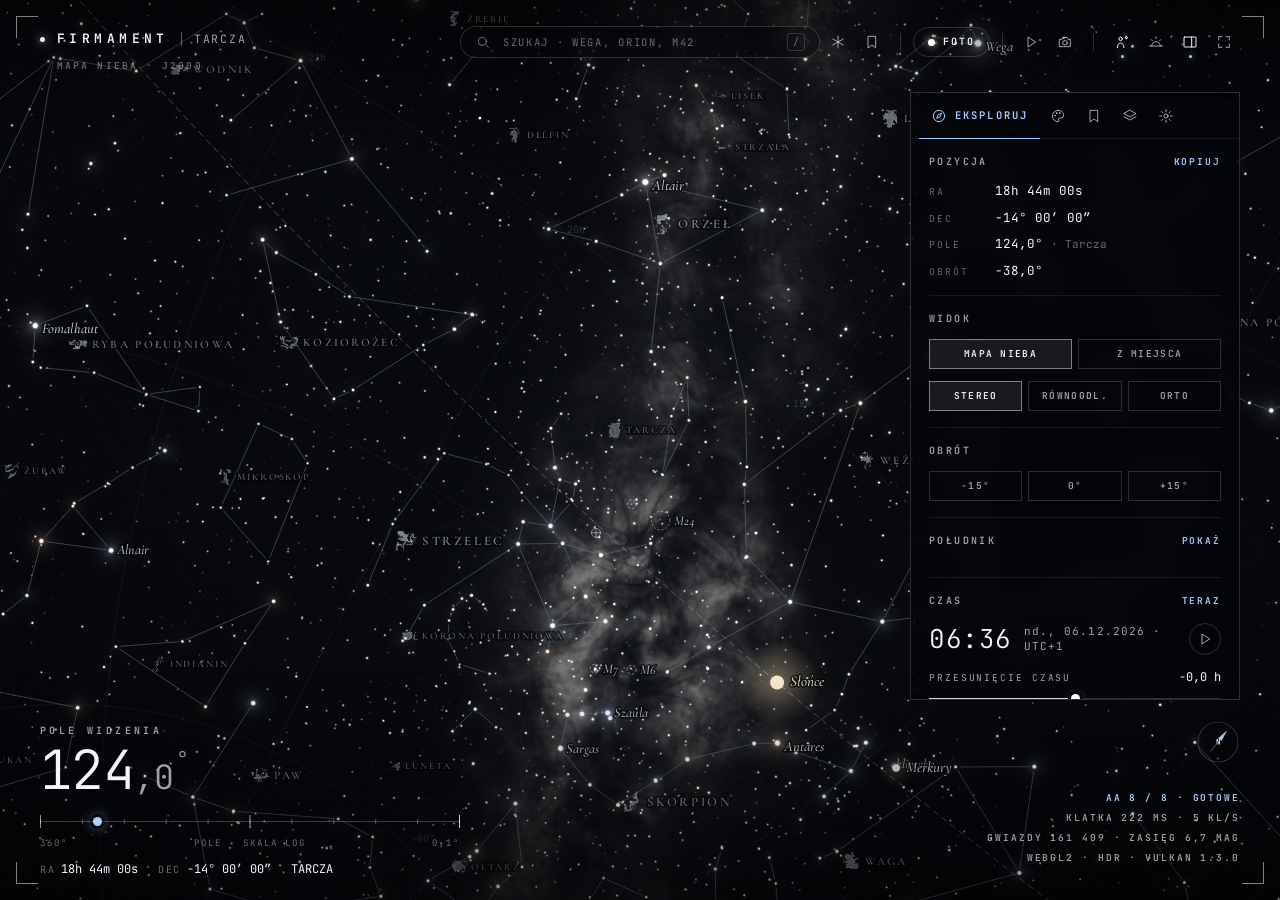
==== commit 8e146b38: "Firmament 1.1: ilustracje z atlasu Bodego, odległości i gwiazdy podwójne, południki, dane HYG/IAU/Op" ====
--- a/src/index.html
+++ b/src/index.html
@@ -77,6 +77,17 @@
         <h3 class="sec-h">Obrót</h3>
         <div class="seg" id="seg-rot"></div>
       </section>
+      <section class="sec" id="sec-mer">
+        <h3 class="sec-h">Południk<button class="link" id="mer-on">Pokaż</button></h3>
+        <div class="sec-b" id="mer-body" hidden>
+          <div class="mer-head"><b id="mer-ra">—</b><small id="mer-sub"></small></div>
+          <div class="seg" id="seg-mer"></div>
+          <div id="r-mer"></div>
+          <div class="mer-acts"><button class="btn sm" id="mer-center" type="button">Środek widoku</button><button class="btn sm" id="mer-pick" type="button">Wskaż na niebie</button></div>
+          <div class="mer-list" id="mer-list"></div>
+          <button class="btn prime" id="mer-ride" type="button"><span>Przejedź wzdłuż południka</span><kbd>L</kbd></button>
+        </div>
+      </section>
       <section class="sec">
         <h3 class="sec-h">Czas<button class="link" id="t-now">Teraz</button></h3>
         <div class="sec-b">
@@ -177,6 +188,7 @@
           <kbd>R</kbd><span>losowy cel</span>
           <kbd>T</kbd><span>wycieczka</span>
           <kbd>I</kbd><span>ilustracje gwiazdozbiorów: wł. / wył.</span>
+          <kbd>L</kbd><span>przejazd wzdłuż południka</span>
           <kbd>P</kbd><span>tryb fotograficzny</span>
           <kbd>Enter</kbd><span>zdjęcie (w trybie foto)</span>
           <kbd>spacja</kbd><span>upływ czasu</span>
@@ -186,7 +198,7 @@
       </section>
       <section class="sec fold">
         <h3 class="sec-h">O danych<span class="plus">+</span></h3>
-        <div class="sec-b"><p class="note">Ok. 41 tys. gwiazd do 8 mag z katalogu Hipparcos (J2000), przynależność do gwiazdozbiorów wg granic IAU; linie, granice, obiekty Messiera i kontury Drogi Mlecznej z projektu d3-celestial (O. Frohn, BSD-3). Nazwy gwiazd zweryfikowane z bazą Stellarium. Ilustracje i ikony gwiazdozbiorów: Stellarium (kultura nieba „modern”), licencja Free Art License 1.3. Gwiazdy tła słabsze niż 8 mag są generowane dekoracyjnie i nie odpowiadają prawdziwym gwiazdom. Kod programu: licencja MIT; szczegóły licencji danych w pliku THIRD_PARTY_NOTICES.md.</p><p class="note">Dokładność sprawdzona z biblioteką astropy: gwiazdy w widoku z miejsca &lt; 0,01° (precesja, refrakcja), Słońce i planety &lt; 1′, Księżyc ok. 1′ z paralaksą, w latach 1900–2100. Czas podawany jest w strefie czasowej miejsca obserwacji.</p></div>
+        <div class="sec-b"><p class="note">Ok. 41 tys. gwiazd do 8 mag z bazy HYG 4.1 (D. Nash, CC BY-SA 4.0; Hipparcos, nowa redukcja) z ruchem własnym i odległościami; przynależność do gwiazdozbiorów wg granic IAU. Nazwy gwiazd: oficjalna lista IAU WGSN. Obiekty Messiera: OpenNGC (M. Verga, CC BY-SA 4.0). Linie i granice gwiazdozbiorów oraz kontury Drogi Mlecznej: d3-celestial (O. Frohn, BSD-3). Ilustracje i ikony gwiazdozbiorów: ryciny z atlasu J. E. Bodego „Uranographia” (Berlin 1801), domena publiczna; skany: ETH-Bibliothek Zürich, e-rara.ch. Gwiazdy tła słabsze niż 8 mag są generowane dekoracyjnie i nie odpowiadają prawdziwym gwiazdom. Kod programu: licencja MIT; szczegóły licencji danych w pliku THIRD_PARTY_NOTICES.md.</p><p class="note">Dokładność sprawdzona z biblioteką astropy: gwiazdy w widoku z miejsca &lt; 0,01° (precesja, refrakcja), Słońce i planety &lt; 1′, Księżyc ok. 1′ z paralaksą, w latach 1900–2100. Czas podawany jest w strefie czasowej miejsca obserwacji.</p></div>
       </section>
       <section class="sec"><button class="btn sm" id="reset-all">Przywróć ustawienia domyślne</button></section>
     </div>
@@ -196,7 +208,7 @@
     <div class="zb-label">Pole widzenia</div>
     <div class="zb-num" id="zb-num">0</div>
     <div class="ruler"><input type="range" id="zb-range" min="0" max="1000" step="1" aria-label="Pole widzenia"></div>
-    <div class="ruler-lab"><span>360°</span><span>Pole · skala log</span><span>0,4°</span></div>
+    <div class="ruler-lab"><span>360°</span><span>Pole · skala log</span><span>0,1°</span></div>
     <div id="readout"></div>
   </div>
 
@@ -239,7 +251,8 @@
 <script src="js/06-overlay.js"></script>
 <script src="js/07-main.js"></script>
 <script src="js/08-ui.js"></script>
-<script src="js/09-boot.js"></script>
+<script src="js/10-meridian.js"></script>
+<script src="js/99-boot.js"></script>
 <!-- /build:scripts -->
 </body>
 </html>
--- a/src/styles.css
+++ b/src/styles.css
@@ -45,6 +45,7 @@
 #ov { cursor: grab; }
 #ov.dragging { cursor: grabbing; }
 #ov.pointing { cursor: pointer; }
+#ov.picking { cursor: crosshair; }
 .chrome { transition: opacity .35s ease; }
 
 /* ---------- corner brackets ---------- */
@@ -132,7 +133,7 @@
 .btn kbd { font-weight: 500; color: var(--ink-3); letter-spacing: .14em; }
 .btn.sm { min-height: 28px; padding: 0 10px; justify-content: center; }
 .btns { display: flex; gap: 6px; flex-wrap: wrap; }
-.btns .btn { flex: 1; justify-content: center; }
+.btns .btn { flex: 1 1 auto; justify-content: center; white-space: nowrap; }
 .seg { display: grid; grid-auto-flow: column; grid-auto-columns: 1fr; gap: 6px; }
 .seg button { height: 30px; border: 1px solid var(--line); font-size: 9.5px; font-weight: 600; letter-spacing: .14em; text-transform: uppercase; color: var(--ink-2); white-space: nowrap; padding: 0 4px; transition: all .15s; }
 .seg button:hover { color: var(--ink); border-color: var(--line-3); }
@@ -219,6 +220,17 @@
 .tgt .del { color: var(--ink-3); font-size: 14px; padding: 0 4px; }
 .tgt .del:hover { color: #fff; }
 .empty { font-size: 10.5px; color: var(--ink-3); }
+/* meridian section */
+.mer-head { display: flex; align-items: baseline; justify-content: space-between; gap: 10px; }
+.mer-head b { font: 500 15px var(--f-mono); color: #fff; letter-spacing: .04em; }
+.mer-head small { font-size: 10px; color: var(--ink-3); text-align: right; }
+.mer-acts { display: flex; gap: 6px; }
+.mer-acts .btn { flex: 1; }
+.mer-acts .btn.on { border-color: rgba(168, 208, 255, .7); background: rgba(168, 208, 255, .08); }
+.mer-list { display: flex; flex-wrap: wrap; gap: 5px; }
+.mer-list .chip { display: inline-flex; align-items: center; gap: 6px; letter-spacing: .1em; }
+.mer-list .chip .ico { opacity: .7; }
+.mer-list .chip.on .ico { opacity: 1; }
 .keys { display: grid; grid-template-columns: auto 1fr; gap: 7px 14px; font-size: 10.5px; color: var(--ink-2); align-items: baseline; }
 .keys kbd { font-size: 10px; color: var(--ink); border: 1px solid var(--line); padding: 1px 6px; justify-self: start; white-space: nowrap; }
 
